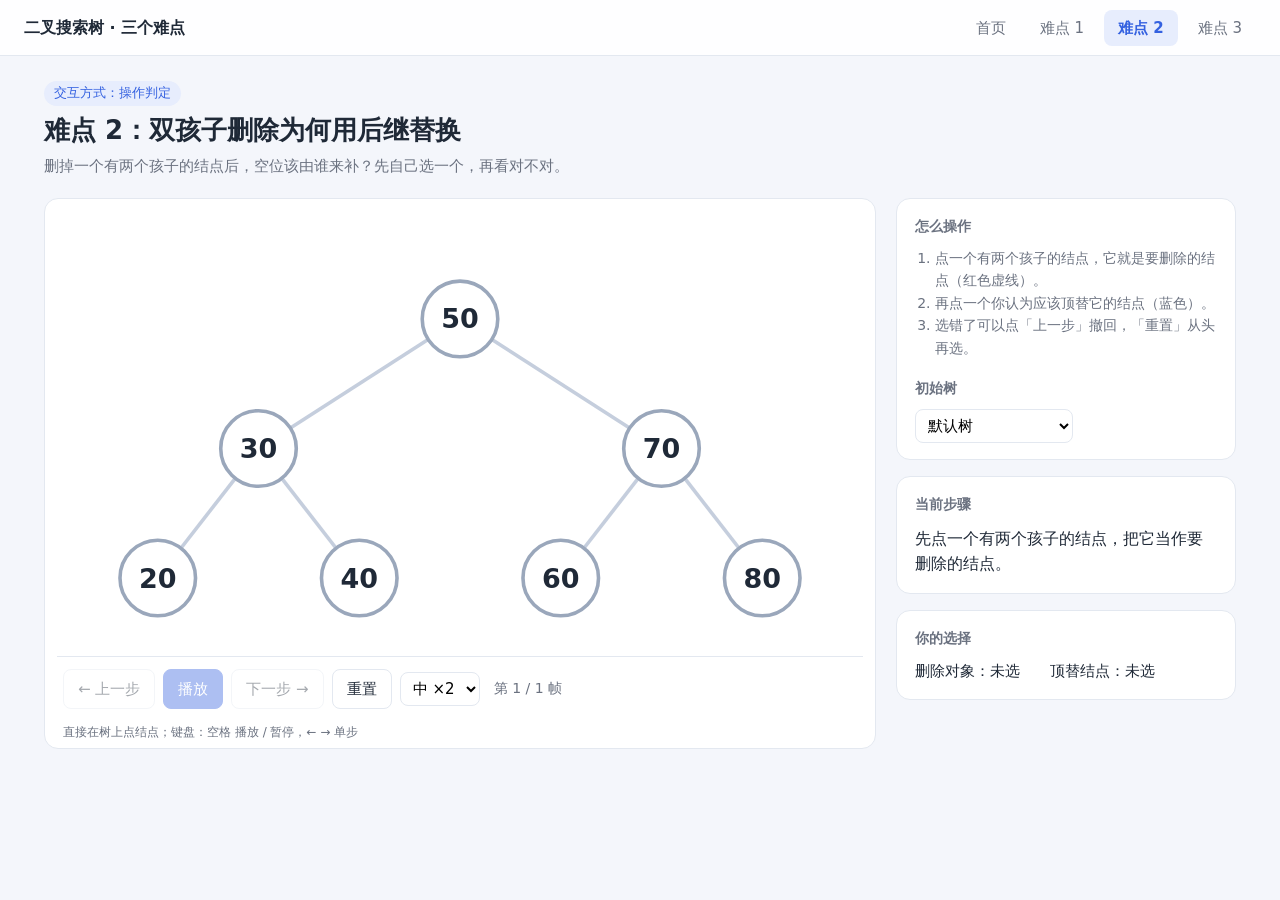
==== src/d2.html @ 40a8f64c "refactor: 按课堂代码框架重构common.js和 d1~d3, 补难点2、3骨架" ====
<!DOCTYPE html>
<html lang="zh-CN">
<head>
<meta charset="utf-8">
<meta name="viewport" content="width=device-width, initial-scale=1">
<title>难点 2 · 双孩子删除为何用后继替换</title>
<link rel="stylesheet" href="css/style.css">
</head>
<body data-page="d2">
<nav id="nav"></nav>
<main class="page">
  <header class="page-head">
    <span class="kind" id="kind"></span>
    <h1 id="title"></h1>
    <p class="question" id="question"></p>
  </header>
  <div class="layout">
    <div class="main">
      <section class="card stage">
        <svg id="tree" class="tree"></svg>
        <div class="player">
          <button id="btn-prev" onclick="prev()">← 上一步</button>
          <button id="btn-play" class="primary" onclick="if (timer) pause(); else play();">播放</button>
          <button id="btn-next" onclick="next()">下一步 →</button>
          <button onclick="reset()">重置</button>
          <select onchange="setSpeed(Number(this.value))">
            <option value="1200">慢 ×1</option>
            <option value="800" selected>中 ×2</option>
            <option value="350">快 ×4</option>
          </select>
          <span id="progress" class="progress"></span>
        </div>
        <p class="hint">直接在树上点结点；键盘：空格 播放 / 暂停，← → 单步</p>
      </section>
    </div>
    <aside class="side">
      <div class="card">
        <h2>怎么操作</h2>
        <ol class="steps-guide" id="guide"></ol>
        <h2 class="sub">初始树</h2>
        <select id="tree-select" onchange="chooseTree(Number(this.value))"></select>
      </div>
      <div class="card status">
        <h2>当前步骤</h2>
        <p id="note"></p>
      </div>
      <div class="card">
        <h2>你的选择</h2>
        <p id="choice" class="choice"></p>
      </div>
    </aside>
  </div>
</main>
<script src="js/common.js"></script>
<script src="js/d2.js"></script>
</body>
</html>
---- src/css/style.css ----
:root {
  --bg: #f4f6fb;
  --card: #ffffff;
  --ink: #1f2937;
  --muted: #6b7280;
  --line: #e3e8f0;
  --blue: #3461e0;
  --blue-soft: #e7edfd;
  --orange: #ee8a00;
  --orange-soft: #fff3df;
  --green: #2b9348;
  --green-soft: #e3f5e8;
  --red: #d9363e;
  --red-soft: #fdeaea;
}

* { box-sizing: border-box; }
body { margin: 0; font-family: "PingFang SC", "Microsoft YaHei", "Noto Sans SC", system-ui, sans-serif; font-size: 15px; line-height: 1.6; color: var(--ink); background: var(--bg); }
a { color: var(--blue); text-decoration: none; }
.hidden { display: none !important; }

.nav { position: sticky; top: 0; z-index: 10; display: flex; align-items: center; gap: 6px; height: 56px; padding: 0 24px; background: rgba(255, 255, 255, .95); border-bottom: 1px solid var(--line); }
.nav .brand { margin-right: auto; font-size: 16px; font-weight: 700; color: var(--ink); white-space: nowrap; }
.nav .link { padding: 6px 14px; color: var(--muted); border-radius: 8px; white-space: nowrap; }
.nav .link:hover { color: var(--ink); background: var(--bg); }
.nav .link.active { font-weight: 600; color: var(--blue); background: var(--blue-soft); }

.page { max-width: 1240px; margin: 0 auto; padding: 24px; }
.page-head h1, .hero h1 { margin: 8px 0 6px; font-size: 26px; line-height: 1.3; }
.question { margin: 0; font-size: 15px; color: var(--muted); }
.kind { display: inline-block; padding: 2px 10px; font-size: 13px; color: var(--blue); background: var(--blue-soft); border-radius: 999px; }
.load-error { padding: 12px 16px; color: var(--red); background: var(--red-soft); border-radius: 10px; }

.layout { display: grid; grid-template-columns: minmax(0, 1fr) 340px; gap: 20px; margin-top: 20px; align-items: start; }
.main, .side { display: flex; flex-direction: column; gap: 16px; min-width: 0; }
.card { padding: 16px 18px; background: var(--card); border: 1px solid var(--line); border-radius: 14px; }
.card h2 { margin: 0 0 10px; font-size: 14px; font-weight: 600; color: var(--muted); }
.card h2.sub { margin-top: 18px; }
.stage { padding: 12px 12px 6px; }
.tree { display: block; width: 100%; height: auto; max-height: 64vh; }
.note { font-size: 13px; color: var(--muted); background: #fafbfd; border-style: dashed; }

.row { display: flex; gap: 8px; margin-bottom: 10px; }
.row input { flex: 1; min-width: 0; }
input[type=number] { font: inherit; padding: 7px 10px; border: 1px solid var(--line); border-radius: 8px; }
button { font: inherit; padding: 7px 14px; color: var(--ink); background: #fff; border: 1px solid var(--line); border-radius: 8px; cursor: pointer; transition: border-color .15s, color .15s, background .15s; }
button:hover:not(:disabled) { color: var(--blue); border-color: var(--blue); }
button:disabled { opacity: .4; cursor: default; }
button.primary { color: #fff; background: var(--blue); border-color: var(--blue); }
button.primary:hover:not(:disabled) { color: #fff; background: #2a52c4; }
button.wide { width: 100%; }
.slider { display: flex; align-items: center; gap: 10px; font-size: 14px; color: var(--muted); }
.slider input { flex: 1; }

.player { display: flex; flex-wrap: wrap; align-items: center; gap: 8px; margin-top: 6px; padding: 12px 6px 6px; border-top: 1px solid var(--line); }
.player .progress { margin-left: 6px; font-size: 14px; color: var(--muted); }
.player .speed { display: flex; align-items: center; gap: 6px; margin-left: auto; font-size: 13px; color: var(--muted); }

.status p { margin: 0; min-height: 3.2em; font-size: 16px; }
.log { margin: 0; padding-left: 22px; font-size: 14px; }
.log li { padding: 3px 0; }
.log li.current { font-weight: 600; color: var(--orange); }
.log li.empty { margin-left: -22px; list-style: none; color: var(--muted); }
.log button { display: block; width: calc(100% + 6px); margin-left: -6px; padding: 1px 6px; font-weight: inherit; text-align: left; color: inherit; background: none; border: 0; border-radius: 6px; }
.log button:hover:not(:disabled) { color: var(--blue); background: var(--bg); }
.log li.total { margin: 6px 0 0 -22px; padding-top: 8px; list-style: none; font-weight: 600; color: var(--green); border-top: 1px dashed var(--line); }
.log li.total.dup { color: var(--red); }
.tips ul { margin: 0; padding-left: 20px; font-size: 14px; }
.hint { margin: 8px 6px 0; font-size: 12px; color: var(--muted); }
.history { margin: 12px 0 0; font-size: 13px; color: var(--muted); }
.history b { color: var(--green); }
.code { margin: 0; padding: 6px 6px 6px 36px; font-size: 14px; background: #f7f8fb; border-radius: 10px; }
.code li { padding: 3px 10px 3px 6px; border-radius: 6px; transition: background .2s; }
.code li::marker { color: #9aa7bb; }
.code li.on { font-weight: 600; color: #8a4f00; background: var(--orange-soft); }

.edge { stroke: #c5cedd; stroke-width: 2; }
.edge.path { stroke: var(--blue); stroke-width: 4; }
.ghost-edge { stroke: var(--green); stroke-width: 2.5; stroke-dasharray: 6 5; }
.node circle { fill: #fff; stroke: #9aa7bb; stroke-width: 2; transition: fill .2s, stroke .2s; }
.node text, .ghost text, .badge text { font-size: 15px; font-weight: 600; text-anchor: middle; dominant-baseline: central; }
.node text { fill: var(--ink); }
.node.visited circle { fill: var(--blue-soft); stroke: var(--blue); }
.node.current circle { fill: var(--orange-soft); stroke: var(--orange); stroke-width: 4; }
.node.same circle { fill: var(--red-soft); stroke: var(--red); }
.node.added circle { fill: var(--green-soft); stroke: #8fc9a0; }
.node.new circle { fill: var(--green-soft); stroke: var(--green); stroke-width: 3; }
.node.target circle { fill: var(--red-soft); stroke: var(--red); stroke-width: 3; stroke-dasharray: 5 3; }
.node.candidate circle { fill: var(--blue-soft); stroke: var(--blue); stroke-width: 4; }
.node.clickable { cursor: pointer; }
.node.clickable:hover circle { stroke: var(--blue); stroke-width: 3; }
.ghost circle { fill: #fff; stroke: var(--green); stroke-width: 2.5; stroke-dasharray: 6 5; }
.ghost text { fill: var(--green); opacity: .75; }
.arrow { stroke: var(--orange); stroke-width: 3; marker-end: url(#arrowhead); }
.arrowhead { fill: var(--orange); }
.badge rect { fill: var(--orange); }
.badge text { font-size: 13px; fill: #fff; }

.seq { display: flex; flex-wrap: wrap; align-items: center; gap: 6px; margin-top: 6px; padding: 12px 6px 6px; border-top: 1px solid var(--line); }
.seq .label { margin-right: 4px; font-size: 13px; color: var(--muted); }
.seq span:not(.label) { min-width: 38px; padding: 3px 8px; font-weight: 600; text-align: center; background: var(--bg); border-radius: 6px; }
.seq span.target { color: var(--red); background: var(--red-soft); }
.seq span.candidate { color: var(--blue); background: var(--blue-soft); }
.verdict { margin: 0; font-size: 15px; }
.verdict.ok { color: var(--green); }
.verdict.bad { color: var(--red); }
.verdict small { display: block; margin-top: 8px; font-size: 13px; color: var(--muted); }
.steps-guide { margin: 0 0 12px; padding-left: 20px; font-size: 14px; color: var(--muted); }

.control { display: grid; grid-template-columns: minmax(0, 1fr) auto; gap: 4px 20px; align-items: center; margin-top: 20px; }
.control .status { margin: 0; min-height: 0; font-size: 16px; }
.control .player { margin: 0; padding: 0; border: 0; }
.columns { display: grid; grid-template-columns: repeat(auto-fit, minmax(300px, 1fr)); gap: 16px; margin-top: 16px; align-items: start; }
.column h2 { font-size: 16px; color: var(--ink); }
.column .tree { max-height: none; }
.chips { display: flex; flex-wrap: wrap; gap: 6px; margin-bottom: 6px; }
.chip { min-width: 30px; padding: 2px 8px; font-weight: 600; text-align: center; background: var(--bg); border-radius: 6px; }
.chip.done { color: #9aa7bb; }
.chip.current { color: #fff; background: var(--green); }
.stat { margin: 6px 0 0; font-size: 15px; }

.hero { padding: 24px 0 4px; }
.cards { display: grid; grid-template-columns: repeat(auto-fit, minmax(260px, 1fr)); gap: 18px; margin-top: 22px; }
.entry { display: flex; flex-direction: column; gap: 8px; color: var(--ink); transition: transform .15s, box-shadow .15s, border-color .15s; }
.entry:hover { border-color: var(--blue); transform: translateY(-3px); box-shadow: 0 10px 24px rgba(30, 50, 90, .08); }
.entry .step { display: grid; place-items: center; width: 34px; height: 34px; font-weight: 700; color: #fff; background: var(--blue); border-radius: 50%; }
.entry h2 { margin: 0; font-size: 18px; color: var(--ink); }
.entry p { flex: 1; margin: 0; color: var(--muted); }
.entry .kind { align-self: flex-start; }

@media (max-width: 860px) {
  .layout { display: flex; flex-direction: column; align-items: stretch; }
  .main, .side { display: contents; }
  .stage { order: -2; }
  .status { order: -1; }
  .rules { order: 1; }
  .tips { order: 2; }
  .control { grid-template-columns: 1fr; }
  .nav { padding: 0 12px; overflow-x: auto; }
  .page { padding: 16px; }
  .player .speed { margin-left: 0; }
}

.top-label { font-size: 15px; font-weight: 600; fill: var(--orange); text-anchor: middle; }
select { font: inherit; padding: 6px 8px; border: 1px solid var(--line); border-radius: 8px; background: #fff; }
.choice { margin: 0; font-size: 15px; }
.panel-box { margin-top: 20px; }
.options { display: flex; flex-wrap: wrap; gap: 24px; font-size: 14px; color: var(--muted); }
.options label { display: flex; align-items: center; gap: 8px; }
.big-note { margin: 14px 0 0; min-height: 1.6em; font-size: 16px; }
.column .tree { max-height: 60vh; }
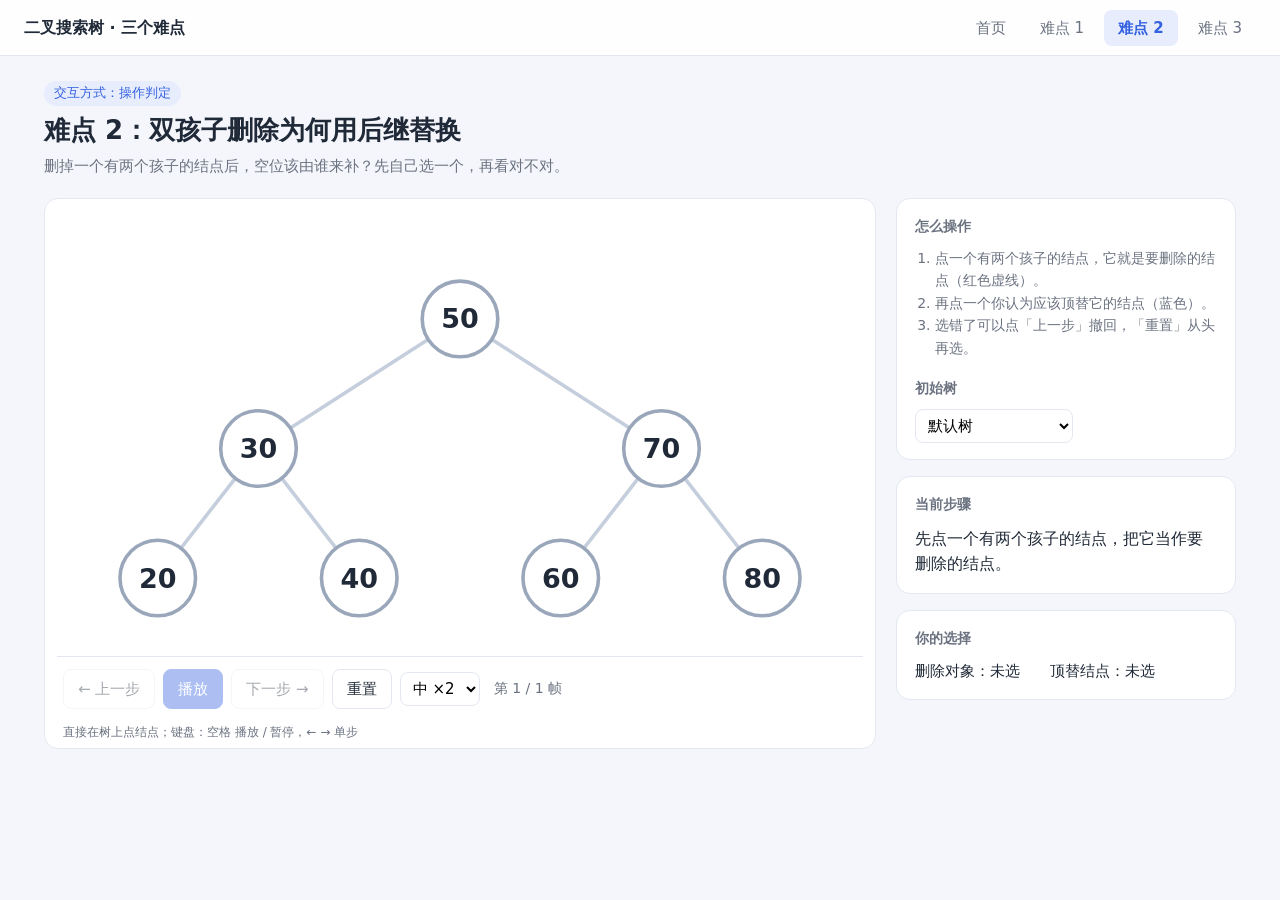
==== commit f69e65a2: "fix: 代码复查——修复空格键、单帧播放、调速档位、换树报错、重复id" ====
--- a/src/d2.html
+++ b/src/d2.html
@@ -25,8 +25,8 @@
           <button onclick="reset()">重置</button>
           <select onchange="setSpeed(Number(this.value))">
             <option value="1200">慢 ×1</option>
-            <option value="800" selected>中 ×2</option>
-            <option value="350">快 ×4</option>
+            <option value="600" selected>中 ×2</option>
+            <option value="300">快 ×4</option>
           </select>
           <span id="progress" class="progress"></span>
         </div>
--- a/src/css/style.css
+++ b/src/css/style.css
@@ -17,7 +17,6 @@
 * { box-sizing: border-box; }
 body { margin: 0; font-family: "PingFang SC", "Microsoft YaHei", "Noto Sans SC", system-ui, sans-serif; font-size: 15px; line-height: 1.6; color: var(--ink); background: var(--bg); }
 a { color: var(--blue); text-decoration: none; }
-.hidden { display: none !important; }
 
 .nav { position: sticky; top: 0; z-index: 10; display: flex; align-items: center; gap: 6px; height: 56px; padding: 0 24px; background: rgba(255, 255, 255, .95); border-bottom: 1px solid var(--line); }
 .nav .brand { margin-right: auto; font-size: 16px; font-weight: 700; color: var(--ink); white-space: nowrap; }
@@ -38,37 +37,28 @@
 .card h2.sub { margin-top: 18px; }
 .stage { padding: 12px 12px 6px; }
 .tree { display: block; width: 100%; height: auto; max-height: 64vh; }
-.note { font-size: 13px; color: var(--muted); background: #fafbfd; border-style: dashed; }
 
 .row { display: flex; gap: 8px; margin-bottom: 10px; }
 .row input { flex: 1; min-width: 0; }
 input[type=number] { font: inherit; padding: 7px 10px; border: 1px solid var(--line); border-radius: 8px; }
+select { font: inherit; padding: 6px 8px; border: 1px solid var(--line); border-radius: 8px; background: #fff; }
 button { font: inherit; padding: 7px 14px; color: var(--ink); background: #fff; border: 1px solid var(--line); border-radius: 8px; cursor: pointer; transition: border-color .15s, color .15s, background .15s; }
 button:hover:not(:disabled) { color: var(--blue); border-color: var(--blue); }
 button:disabled { opacity: .4; cursor: default; }
 button.primary { color: #fff; background: var(--blue); border-color: var(--blue); }
 button.primary:hover:not(:disabled) { color: #fff; background: #2a52c4; }
 button.wide { width: 100%; }
-.slider { display: flex; align-items: center; gap: 10px; font-size: 14px; color: var(--muted); }
-.slider input { flex: 1; }
 
 .player { display: flex; flex-wrap: wrap; align-items: center; gap: 8px; margin-top: 6px; padding: 12px 6px 6px; border-top: 1px solid var(--line); }
 .player .progress { margin-left: 6px; font-size: 14px; color: var(--muted); }
-.player .speed { display: flex; align-items: center; gap: 6px; margin-left: auto; font-size: 13px; color: var(--muted); }
 
 .status p { margin: 0; min-height: 3.2em; font-size: 16px; }
 .log { margin: 0; padding-left: 22px; font-size: 14px; }
 .log li { padding: 3px 0; }
 .log li.current { font-weight: 600; color: var(--orange); }
 .log li.empty { margin-left: -22px; list-style: none; color: var(--muted); }
-.log button { display: block; width: calc(100% + 6px); margin-left: -6px; padding: 1px 6px; font-weight: inherit; text-align: left; color: inherit; background: none; border: 0; border-radius: 6px; }
-.log button:hover:not(:disabled) { color: var(--blue); background: var(--bg); }
 .log li.total { margin: 6px 0 0 -22px; padding-top: 8px; list-style: none; font-weight: 600; color: var(--green); border-top: 1px dashed var(--line); }
-.log li.total.dup { color: var(--red); }
-.tips ul { margin: 0; padding-left: 20px; font-size: 14px; }
 .hint { margin: 8px 6px 0; font-size: 12px; color: var(--muted); }
-.history { margin: 12px 0 0; font-size: 13px; color: var(--muted); }
-.history b { color: var(--green); }
 .code { margin: 0; padding: 6px 6px 6px 36px; font-size: 14px; background: #f7f8fb; border-radius: 10px; }
 .code li { padding: 3px 10px 3px 6px; border-radius: 6px; transition: background .2s; }
 .code li::marker { color: #9aa7bb; }
@@ -78,12 +68,11 @@
 .edge.path { stroke: var(--blue); stroke-width: 4; }
 .ghost-edge { stroke: var(--green); stroke-width: 2.5; stroke-dasharray: 6 5; }
 .node circle { fill: #fff; stroke: #9aa7bb; stroke-width: 2; transition: fill .2s, stroke .2s; }
-.node text, .ghost text, .badge text { font-size: 15px; font-weight: 600; text-anchor: middle; dominant-baseline: central; }
+.node text, .ghost text { font-size: 15px; font-weight: 600; text-anchor: middle; dominant-baseline: central; }
 .node text { fill: var(--ink); }
 .node.visited circle { fill: var(--blue-soft); stroke: var(--blue); }
 .node.current circle { fill: var(--orange-soft); stroke: var(--orange); stroke-width: 4; }
 .node.same circle { fill: var(--red-soft); stroke: var(--red); }
-.node.added circle { fill: var(--green-soft); stroke: #8fc9a0; }
 .node.new circle { fill: var(--green-soft); stroke: var(--green); stroke-width: 3; }
 .node.target circle { fill: var(--red-soft); stroke: var(--red); stroke-width: 3; stroke-dasharray: 5 3; }
 .node.candidate circle { fill: var(--blue-soft); stroke: var(--blue); stroke-width: 4; }
@@ -91,28 +80,20 @@
 .node.clickable:hover circle { stroke: var(--blue); stroke-width: 3; }
 .ghost circle { fill: #fff; stroke: var(--green); stroke-width: 2.5; stroke-dasharray: 6 5; }
 .ghost text { fill: var(--green); opacity: .75; }
-.arrow { stroke: var(--orange); stroke-width: 3; marker-end: url(#arrowhead); }
+.arrow { stroke: var(--orange); stroke-width: 3; }
 .arrowhead { fill: var(--orange); }
-.badge rect { fill: var(--orange); }
-.badge text { font-size: 13px; fill: #fff; }
+.top-label { font-size: 15px; font-weight: 600; fill: var(--orange); text-anchor: middle; }
 
-.seq { display: flex; flex-wrap: wrap; align-items: center; gap: 6px; margin-top: 6px; padding: 12px 6px 6px; border-top: 1px solid var(--line); }
-.seq .label { margin-right: 4px; font-size: 13px; color: var(--muted); }
-.seq span:not(.label) { min-width: 38px; padding: 3px 8px; font-weight: 600; text-align: center; background: var(--bg); border-radius: 6px; }
-.seq span.target { color: var(--red); background: var(--red-soft); }
-.seq span.candidate { color: var(--blue); background: var(--blue-soft); }
-.verdict { margin: 0; font-size: 15px; }
-.verdict.ok { color: var(--green); }
-.verdict.bad { color: var(--red); }
-.verdict small { display: block; margin-top: 8px; font-size: 13px; color: var(--muted); }
 .steps-guide { margin: 0 0 12px; padding-left: 20px; font-size: 14px; color: var(--muted); }
+.choice { margin: 0; font-size: 15px; }
 
-.control { display: grid; grid-template-columns: minmax(0, 1fr) auto; gap: 4px 20px; align-items: center; margin-top: 20px; }
-.control .status { margin: 0; min-height: 0; font-size: 16px; }
-.control .player { margin: 0; padding: 0; border: 0; }
 .columns { display: grid; grid-template-columns: repeat(auto-fit, minmax(300px, 1fr)); gap: 16px; margin-top: 16px; align-items: start; }
+.panel-box { margin-top: 20px; }
+.options { display: flex; flex-wrap: wrap; gap: 24px; font-size: 14px; color: var(--muted); }
+.options label { display: flex; align-items: center; gap: 8px; }
+.big-note { margin: 14px 0 0; min-height: 1.6em; font-size: 16px; }
 .column h2 { font-size: 16px; color: var(--ink); }
-.column .tree { max-height: none; }
+.column .tree { max-height: 60vh; }
 .chips { display: flex; flex-wrap: wrap; gap: 6px; margin-bottom: 6px; }
 .chip { min-width: 30px; padding: 2px 8px; font-weight: 600; text-align: center; background: var(--bg); border-radius: 6px; }
 .chip.done { color: #9aa7bb; }
@@ -134,18 +115,6 @@
   .stage { order: -2; }
   .status { order: -1; }
   .rules { order: 1; }
-  .tips { order: 2; }
-  .control { grid-template-columns: 1fr; }
   .nav { padding: 0 12px; overflow-x: auto; }
   .page { padding: 16px; }
-  .player .speed { margin-left: 0; }
 }
-
-.top-label { font-size: 15px; font-weight: 600; fill: var(--orange); text-anchor: middle; }
-select { font: inherit; padding: 6px 8px; border: 1px solid var(--line); border-radius: 8px; background: #fff; }
-.choice { margin: 0; font-size: 15px; }
-.panel-box { margin-top: 20px; }
-.options { display: flex; flex-wrap: wrap; gap: 24px; font-size: 14px; color: var(--muted); }
-.options label { display: flex; align-items: center; gap: 8px; }
-.big-note { margin: 14px 0 0; min-height: 1.6em; font-size: 16px; }
-.column .tree { max-height: 60vh; }
